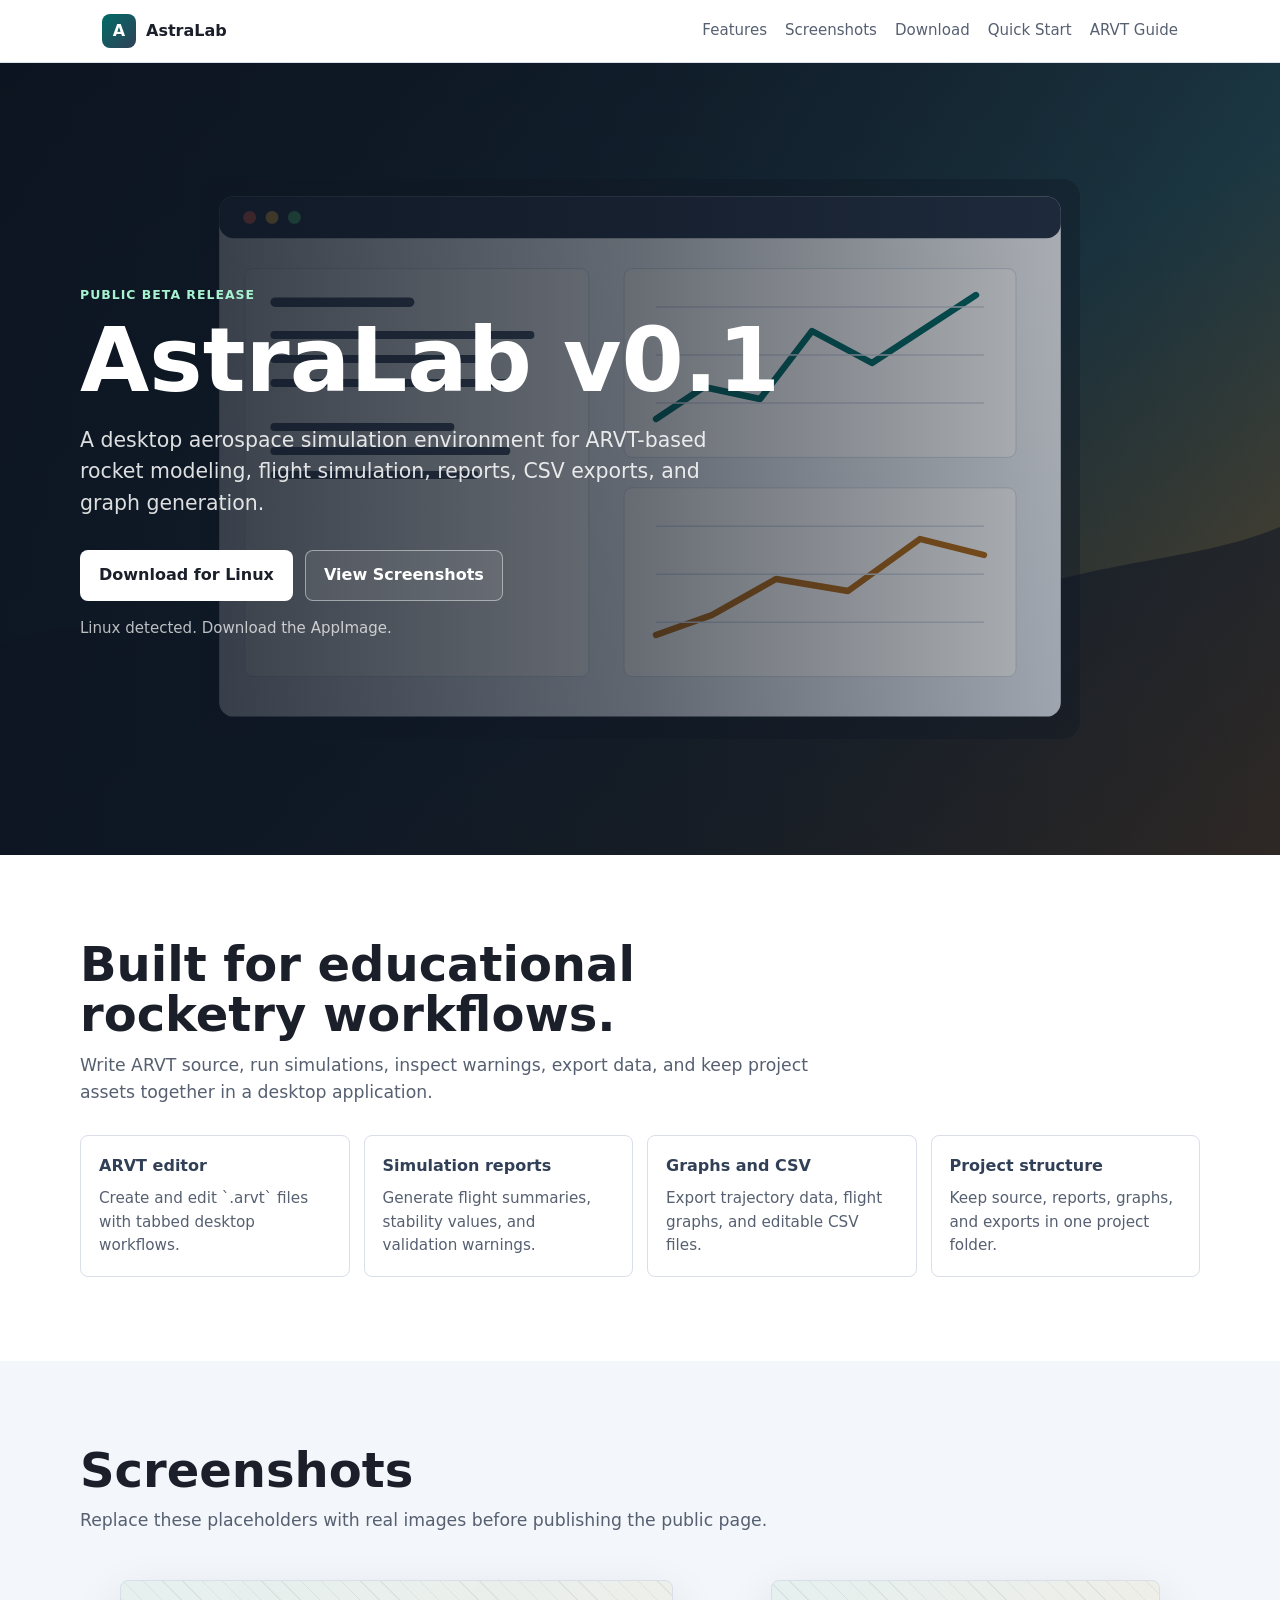
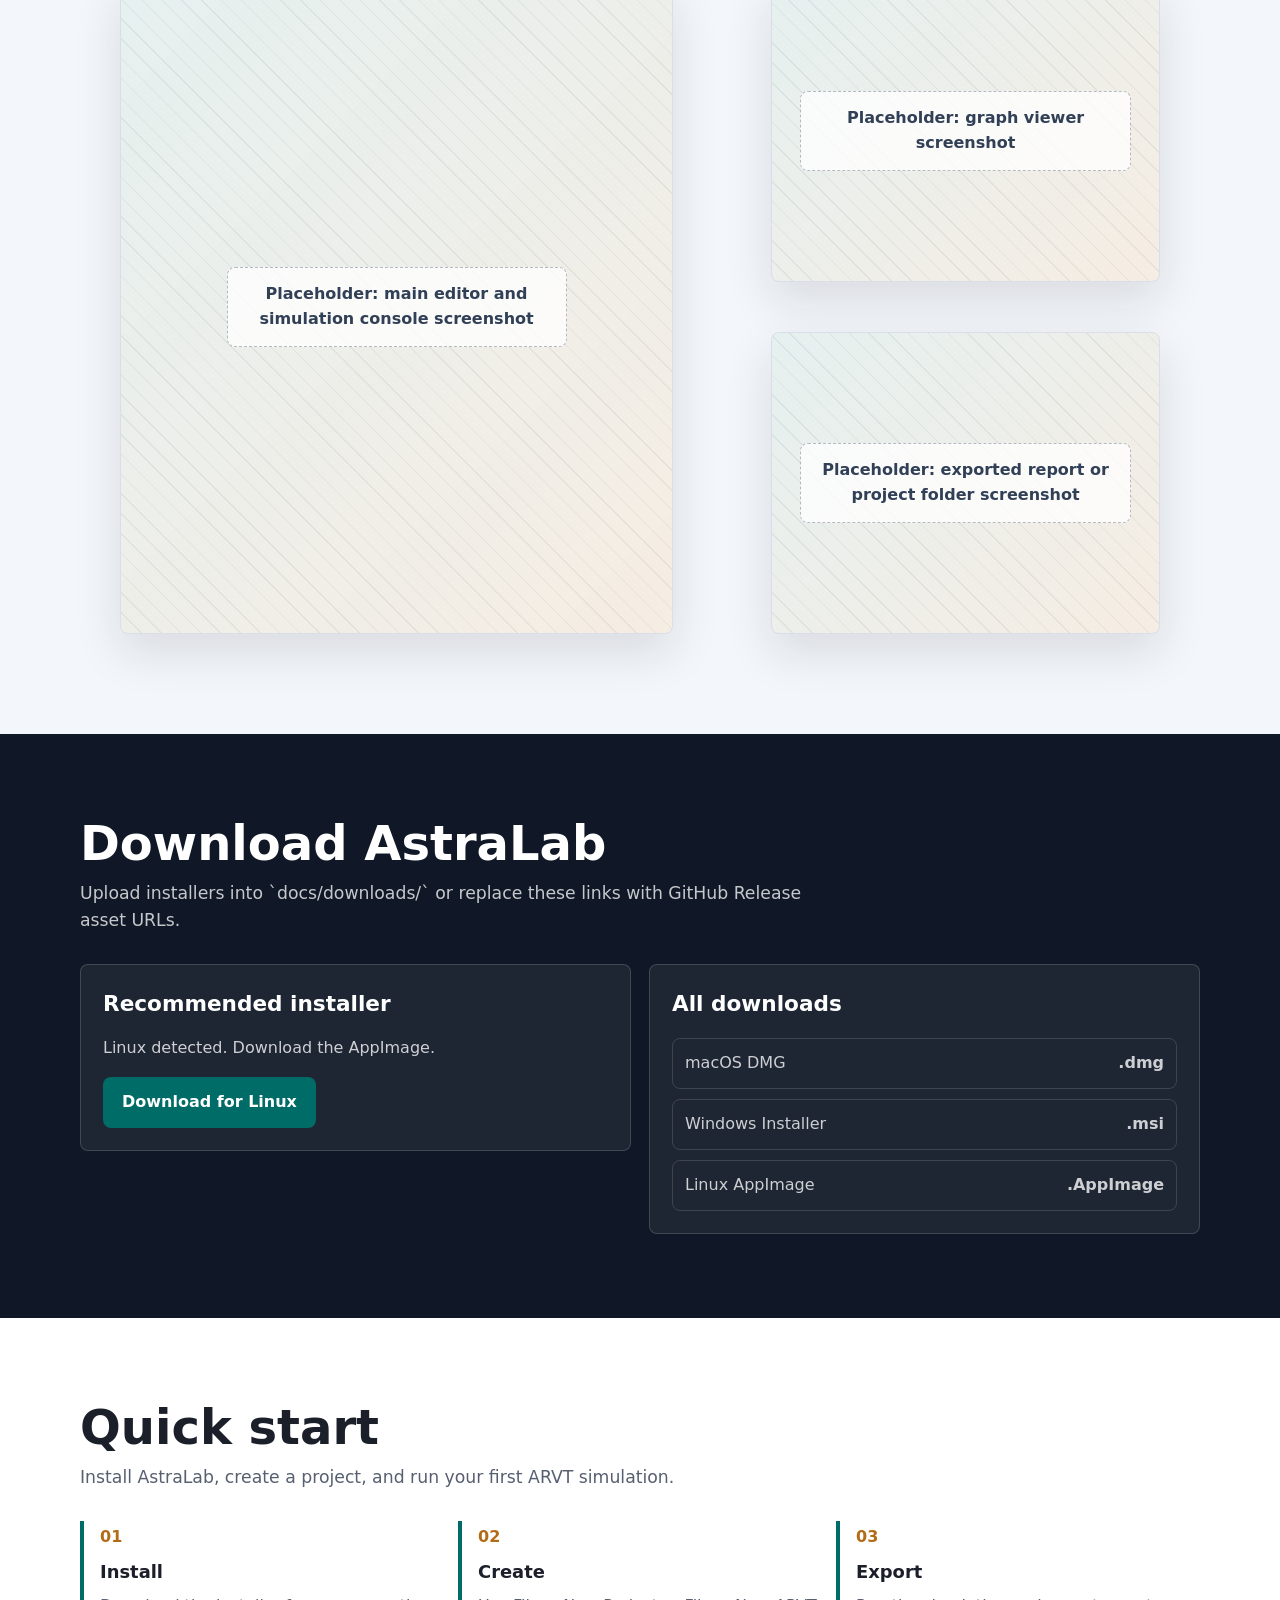
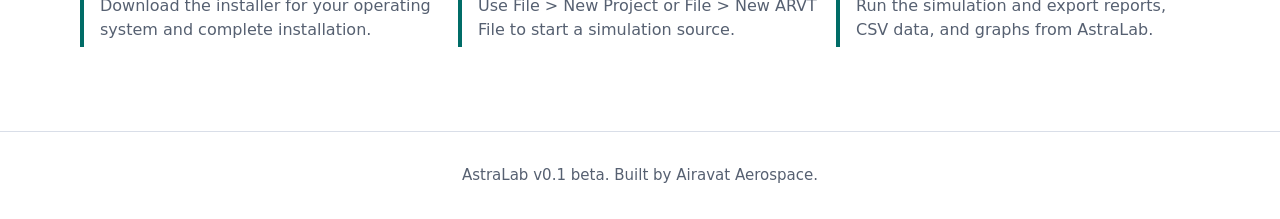
==== docs/index.html @ c8d45aff "Initial AstraLab (by The Airavat Initiative) application (Beta version)" ====
<!doctype html>
<html lang="en">
<head>
  <meta charset="utf-8">
  <meta name="viewport" content="width=device-width, initial-scale=1">
  <meta name="description" content="AstraLab is a JavaFX desktop aerospace simulation environment built around ARVT.">
  <title>AstraLab v0.1 | Aerospace Simulation Environment</title>
  <style>
    :root {
      color-scheme: light;
      --ink: #1b1f2a;
      --muted: #566071;
      --line: #d9dee8;
      --surface: #ffffff;
      --soft: #f3f6fa;
      --accent: #006c67;
      --accent-dark: #004d4a;
      --steel: #314057;
      --amber: #b46b18;
      --shadow: 0 18px 48px rgba(27, 31, 42, 0.12);
      font-family: Inter, ui-sans-serif, system-ui, -apple-system, BlinkMacSystemFont, "Segoe UI", sans-serif;
    }

    * {
      box-sizing: border-box;
    }

    body {
      margin: 0;
      color: var(--ink);
      background: var(--surface);
      line-height: 1.55;
    }

    a {
      color: inherit;
    }

    .site-header {
      position: sticky;
      top: 0;
      z-index: 5;
      border-bottom: 1px solid rgba(217, 222, 232, 0.9);
      background: rgba(255, 255, 255, 0.92);
      backdrop-filter: blur(14px);
    }

    .nav {
      max-width: 1120px;
      margin: 0 auto;
      padding: 14px 22px;
      display: flex;
      align-items: center;
      justify-content: space-between;
      gap: 24px;
    }

    .brand {
      display: flex;
      align-items: center;
      gap: 10px;
      text-decoration: none;
      font-weight: 800;
      letter-spacing: 0;
    }

    .brand-mark {
      width: 34px;
      height: 34px;
      border-radius: 8px;
      display: grid;
      place-items: center;
      color: #fff;
      background: linear-gradient(135deg, var(--accent), var(--steel));
      font-weight: 900;
    }

    .nav-links {
      display: flex;
      align-items: center;
      gap: 18px;
      font-size: 0.94rem;
      color: var(--muted);
    }

    .nav-links a {
      text-decoration: none;
    }

    .nav-links a:hover {
      color: var(--ink);
    }

    .hero {
      min-height: 88vh;
      display: grid;
      align-items: center;
      background:
        linear-gradient(90deg, rgba(12, 20, 32, 0.9), rgba(12, 20, 32, 0.62), rgba(12, 20, 32, 0.18)),
        url("assets/screenshots/hero-placeholder.svg");
      background-color: #111827;
      background-position: center;
      background-size: cover;
      color: #fff;
    }

    .hero-inner,
    .section-inner {
      width: min(1120px, calc(100% - 44px));
      margin: 0 auto;
    }

    .hero-content {
      max-width: 720px;
      padding: 94px 0 72px;
    }

    .eyebrow {
      color: #a7f3d0;
      font-weight: 800;
      text-transform: uppercase;
      letter-spacing: 0.08em;
      font-size: 0.78rem;
      margin: 0 0 14px;
    }

    h1 {
      margin: 0;
      font-size: clamp(2.7rem, 7vw, 5.7rem);
      line-height: 0.94;
      letter-spacing: 0;
    }

    .hero-copy {
      max-width: 640px;
      margin: 22px 0 30px;
      font-size: clamp(1.05rem, 2vw, 1.28rem);
      color: rgba(255, 255, 255, 0.86);
    }

    .actions {
      display: flex;
      flex-wrap: wrap;
      gap: 12px;
      align-items: center;
    }

    .button {
      min-height: 46px;
      display: inline-flex;
      align-items: center;
      justify-content: center;
      gap: 10px;
      border: 1px solid transparent;
      border-radius: 8px;
      padding: 12px 18px;
      font-weight: 800;
      text-decoration: none;
      cursor: pointer;
    }

    .button.primary {
      background: #ffffff;
      color: var(--ink);
    }

    .button.secondary {
      border-color: rgba(255, 255, 255, 0.45);
      color: #ffffff;
      background: rgba(255, 255, 255, 0.08);
    }

    .button.dark {
      color: #ffffff;
      background: var(--accent);
    }

    .button.dark:hover {
      background: var(--accent-dark);
    }

    .release-note {
      margin-top: 16px;
      color: rgba(255, 255, 255, 0.72);
      font-size: 0.94rem;
    }

    section {
      padding: 84px 0;
    }

    .intro {
      background: var(--surface);
    }

    .section-heading {
      max-width: 760px;
      margin-bottom: 30px;
    }

    h2 {
      margin: 0 0 12px;
      font-size: clamp(2rem, 4vw, 3rem);
      line-height: 1.05;
      letter-spacing: 0;
    }

    .section-heading p {
      margin: 0;
      color: var(--muted);
      font-size: 1.08rem;
    }

    .feature-grid {
      display: grid;
      grid-template-columns: repeat(4, 1fr);
      gap: 14px;
    }

    .feature {
      border: 1px solid var(--line);
      border-radius: 8px;
      padding: 18px;
      background: var(--surface);
    }

    .feature strong {
      display: block;
      margin-bottom: 8px;
      color: var(--steel);
    }

    .feature p {
      margin: 0;
      color: var(--muted);
      font-size: 0.95rem;
    }

    .screenshots {
      background: var(--soft);
    }

    .screenshot-grid {
      display: grid;
      grid-template-columns: 1.35fr 1fr;
      gap: 18px;
      align-items: stretch;
    }

    .screenshot-frame {
      min-height: 300px;
      border: 1px solid var(--line);
      border-radius: 8px;
      background: #ffffff;
      box-shadow: var(--shadow);
      overflow: hidden;
    }

    .screenshot-frame.large {
      min-height: 520px;
    }

    .screenshot-placeholder {
      height: 100%;
      min-height: inherit;
      display: grid;
      place-items: center;
      padding: 28px;
      color: var(--muted);
      text-align: center;
      background:
        linear-gradient(135deg, rgba(0, 108, 103, 0.10), rgba(180, 107, 24, 0.12)),
        repeating-linear-gradient(45deg, rgba(49, 64, 87, 0.08) 0 1px, transparent 1px 14px);
    }

    .screenshot-placeholder span {
      display: block;
      max-width: 340px;
      padding: 14px 16px;
      border-radius: 8px;
      border: 1px dashed rgba(49, 64, 87, 0.35);
      background: rgba(255, 255, 255, 0.76);
      font-weight: 800;
      color: var(--steel);
    }

    .side-stack {
      display: grid;
      gap: 18px;
    }

    .download {
      background: #101827;
      color: #ffffff;
    }

    .download .section-heading p {
      color: rgba(255, 255, 255, 0.76);
    }

    .download-panel {
      display: grid;
      grid-template-columns: 1fr 1fr;
      gap: 18px;
      align-items: start;
    }

    .download-box {
      border-radius: 8px;
      border: 1px solid rgba(255, 255, 255, 0.16);
      background: rgba(255, 255, 255, 0.06);
      padding: 22px;
    }

    .download-box h3 {
      margin: 0 0 10px;
      font-size: 1.35rem;
    }

    .download-box p,
    .download-list {
      color: rgba(255, 255, 255, 0.78);
    }

    .download-list {
      display: grid;
      gap: 10px;
      margin-top: 18px;
    }

    .download-row {
      display: flex;
      align-items: center;
      justify-content: space-between;
      gap: 12px;
      padding: 12px;
      border: 1px solid rgba(255, 255, 255, 0.14);
      border-radius: 8px;
      text-decoration: none;
    }

    .download-row:hover {
      background: rgba(255, 255, 255, 0.08);
    }

    .quickstart {
      background: var(--surface);
    }

    .steps {
      display: grid;
      grid-template-columns: repeat(3, 1fr);
      gap: 14px;
      counter-reset: steps;
    }

    .step {
      counter-increment: steps;
      border-left: 4px solid var(--accent);
      padding: 4px 0 4px 16px;
    }

    .step::before {
      content: counter(steps, decimal-leading-zero);
      display: block;
      margin-bottom: 8px;
      color: var(--amber);
      font-weight: 900;
    }

    .step h3 {
      margin: 0 0 8px;
      font-size: 1.12rem;
    }

    .step p {
      margin: 0;
      color: var(--muted);
    }

    .footer {
      padding: 32px 22px;
      border-top: 1px solid var(--line);
      color: var(--muted);
      text-align: center;
      font-size: 0.94rem;
    }

    @media (max-width: 860px) {
      .nav {
        align-items: flex-start;
        flex-direction: column;
      }

      .nav-links {
        flex-wrap: wrap;
      }

      .hero {
        min-height: 82vh;
        background:
          linear-gradient(180deg, rgba(12, 20, 32, 0.9), rgba(12, 20, 32, 0.68)),
          url("assets/screenshots/hero-placeholder.svg");
      }

      .feature-grid,
      .screenshot-grid,
      .download-panel,
      .steps {
        grid-template-columns: 1fr;
      }

      .screenshot-frame.large {
        min-height: 360px;
      }
    }
  </style>
</head>
<body>
  <header class="site-header">
    <nav class="nav" aria-label="Main navigation">
      <a class="brand" href="#top" aria-label="AstraLab home">
        <span class="brand-mark">A</span>
        <span>AstraLab</span>
      </a>
      <div class="nav-links">
        <a href="#features">Features</a>
        <a href="#screenshots">Screenshots</a>
        <a href="#download">Download</a>
        <a href="QuickStart.html">Quick Start</a>
        <a href="ARVT_Guide.html">ARVT Guide</a>
      </div>
    </nav>
  </header>

  <main id="top">
    <section class="hero" aria-label="AstraLab overview">
      <div class="hero-inner">
        <div class="hero-content">
          <p class="eyebrow">Public beta release</p>
          <h1>AstraLab v0.1</h1>
          <p class="hero-copy">
            A desktop aerospace simulation environment for ARVT-based rocket modeling,
            flight simulation, reports, CSV exports, and graph generation.
          </p>
          <div class="actions">
            <a class="button primary" id="primaryDownload" href="#download" download>Download AstraLab</a>
            <a class="button secondary" href="#screenshots">View Screenshots</a>
          </div>
          <p class="release-note" id="detectedPlatform">Choose your installer below.</p>
        </div>
      </div>
    </section>

    <section class="intro" id="features">
      <div class="section-inner">
        <div class="section-heading">
          <h2>Built for educational rocketry workflows.</h2>
          <p>
            Write ARVT source, run simulations, inspect warnings, export data, and keep
            project assets together in a desktop application.
          </p>
        </div>
        <div class="feature-grid">
          <article class="feature">
            <strong>ARVT editor</strong>
            <p>Create and edit `.arvt` files with tabbed desktop workflows.</p>
          </article>
          <article class="feature">
            <strong>Simulation reports</strong>
            <p>Generate flight summaries, stability values, and validation warnings.</p>
          </article>
          <article class="feature">
            <strong>Graphs and CSV</strong>
            <p>Export trajectory data, flight graphs, and editable CSV files.</p>
          </article>
          <article class="feature">
            <strong>Project structure</strong>
            <p>Keep source, reports, graphs, and exports in one project folder.</p>
          </article>
        </div>
      </div>
    </section>

    <section class="screenshots" id="screenshots">
      <div class="section-inner">
        <div class="section-heading">
          <h2>Screenshots</h2>
          <p>Replace these placeholders with real images before publishing the public page.</p>
        </div>
        <div class="screenshot-grid">
          <figure class="screenshot-frame large">
            <div class="screenshot-placeholder">
              <span>Placeholder: main editor and simulation console screenshot</span>
            </div>
          </figure>
          <div class="side-stack">
            <figure class="screenshot-frame">
              <div class="screenshot-placeholder">
                <span>Placeholder: graph viewer screenshot</span>
              </div>
            </figure>
            <figure class="screenshot-frame">
              <div class="screenshot-placeholder">
                <span>Placeholder: exported report or project folder screenshot</span>
              </div>
            </figure>
          </div>
        </div>
      </div>
    </section>

    <section class="download" id="download">
      <div class="section-inner">
        <div class="section-heading">
          <h2>Download AstraLab</h2>
          <p>
            Upload installers into `docs/downloads/` or replace these links with GitHub
            Release asset URLs.
          </p>
        </div>
        <div class="download-panel">
          <article class="download-box">
            <h3>Recommended installer</h3>
            <p id="recommendedText">Select the installer for your operating system.</p>
            <a class="button dark" id="recommendedDownload" href="downloads/AstraLab-1.0.0.dmg" download>
              Download for macOS
            </a>
          </article>
          <article class="download-box">
            <h3>All downloads</h3>
            <div class="download-list">
              <a class="download-row" href="downloads/AstraLab-1.0.0.dmg" download>
                <span>macOS DMG</span>
                <strong>.dmg</strong>
              </a>
              <a class="download-row" href="https://github.com/Dhpla12/The-Airavat-Initiative-AstraLab/releases/latest/download/AstraLab-1.0.0.msi">
                <span>Windows Installer</span>
                <strong>.msi</strong>
              </a>
              <a class="download-row" href="https://github.com/Dhpla12/The-Airavat-Initiative-AstraLab/releases/latest/download/AstraLab-1.0.0.AppImage">
                <span>Linux AppImage</span>
                <strong>.AppImage</strong>
              </a>
            </div>
          </article>
        </div>
      </div>
    </section>

    <section class="quickstart">
      <div class="section-inner">
        <div class="section-heading">
          <h2>Quick start</h2>
          <p>Install AstraLab, create a project, and run your first ARVT simulation.</p>
        </div>
        <div class="steps">
          <article class="step">
            <h3>Install</h3>
            <p>Download the installer for your operating system and complete installation.</p>
          </article>
          <article class="step">
            <h3>Create</h3>
            <p>Use File > New Project or File > New ARVT File to start a simulation source.</p>
          </article>
          <article class="step">
            <h3>Export</h3>
            <p>Run the simulation and export reports, CSV data, and graphs from AstraLab.</p>
          </article>
        </div>
      </div>
    </section>
  </main>

  <footer class="footer">
    <span>AstraLab v0.1 beta. Built by Airavat Aerospace.</span>
  </footer>

  <script>
    const downloads = {
      mac: {
        label: "Download for macOS",
        href: "downloads/AstraLab-1.0.0.dmg",
        note: "macOS detected. Download the DMG installer."
      },
      windows: {
        label: "Download for Windows",
        href: "https://github.com/Dhpla12/The-Airavat-Initiative-AstraLab/releases/latest/download/AstraLab-1.0.0.msi",
        note: "Windows detected. Download the MSI installer."
      },
      linux: {
        label: "Download for Linux",
        href: "https://github.com/Dhpla12/The-Airavat-Initiative-AstraLab/releases/latest/download/AstraLab-1.0.0.AppImage",
        note: "Linux detected. Download the AppImage."
      }
    };

    function detectPlatform() {
      const platform = navigator.userAgentData?.platform || navigator.platform || navigator.userAgent;
      const value = platform.toLowerCase();
      if (value.includes("win")) return "windows";
      if (value.includes("mac")) return "mac";
      if (value.includes("linux")) return "linux";
      return "mac";
    }

    const selected = downloads[detectPlatform()];
    const primary = document.getElementById("primaryDownload");
    const recommended = document.getElementById("recommendedDownload");
    const recommendedText = document.getElementById("recommendedText");
    const detectedPlatform = document.getElementById("detectedPlatform");

    [primary, recommended].forEach((link) => {
      link.href = selected.href;
      link.textContent = selected.label;
      link.setAttribute("download", "");
    });

    recommendedText.textContent = selected.note;
    detectedPlatform.textContent = selected.note;
  </script>
</body>
</html>
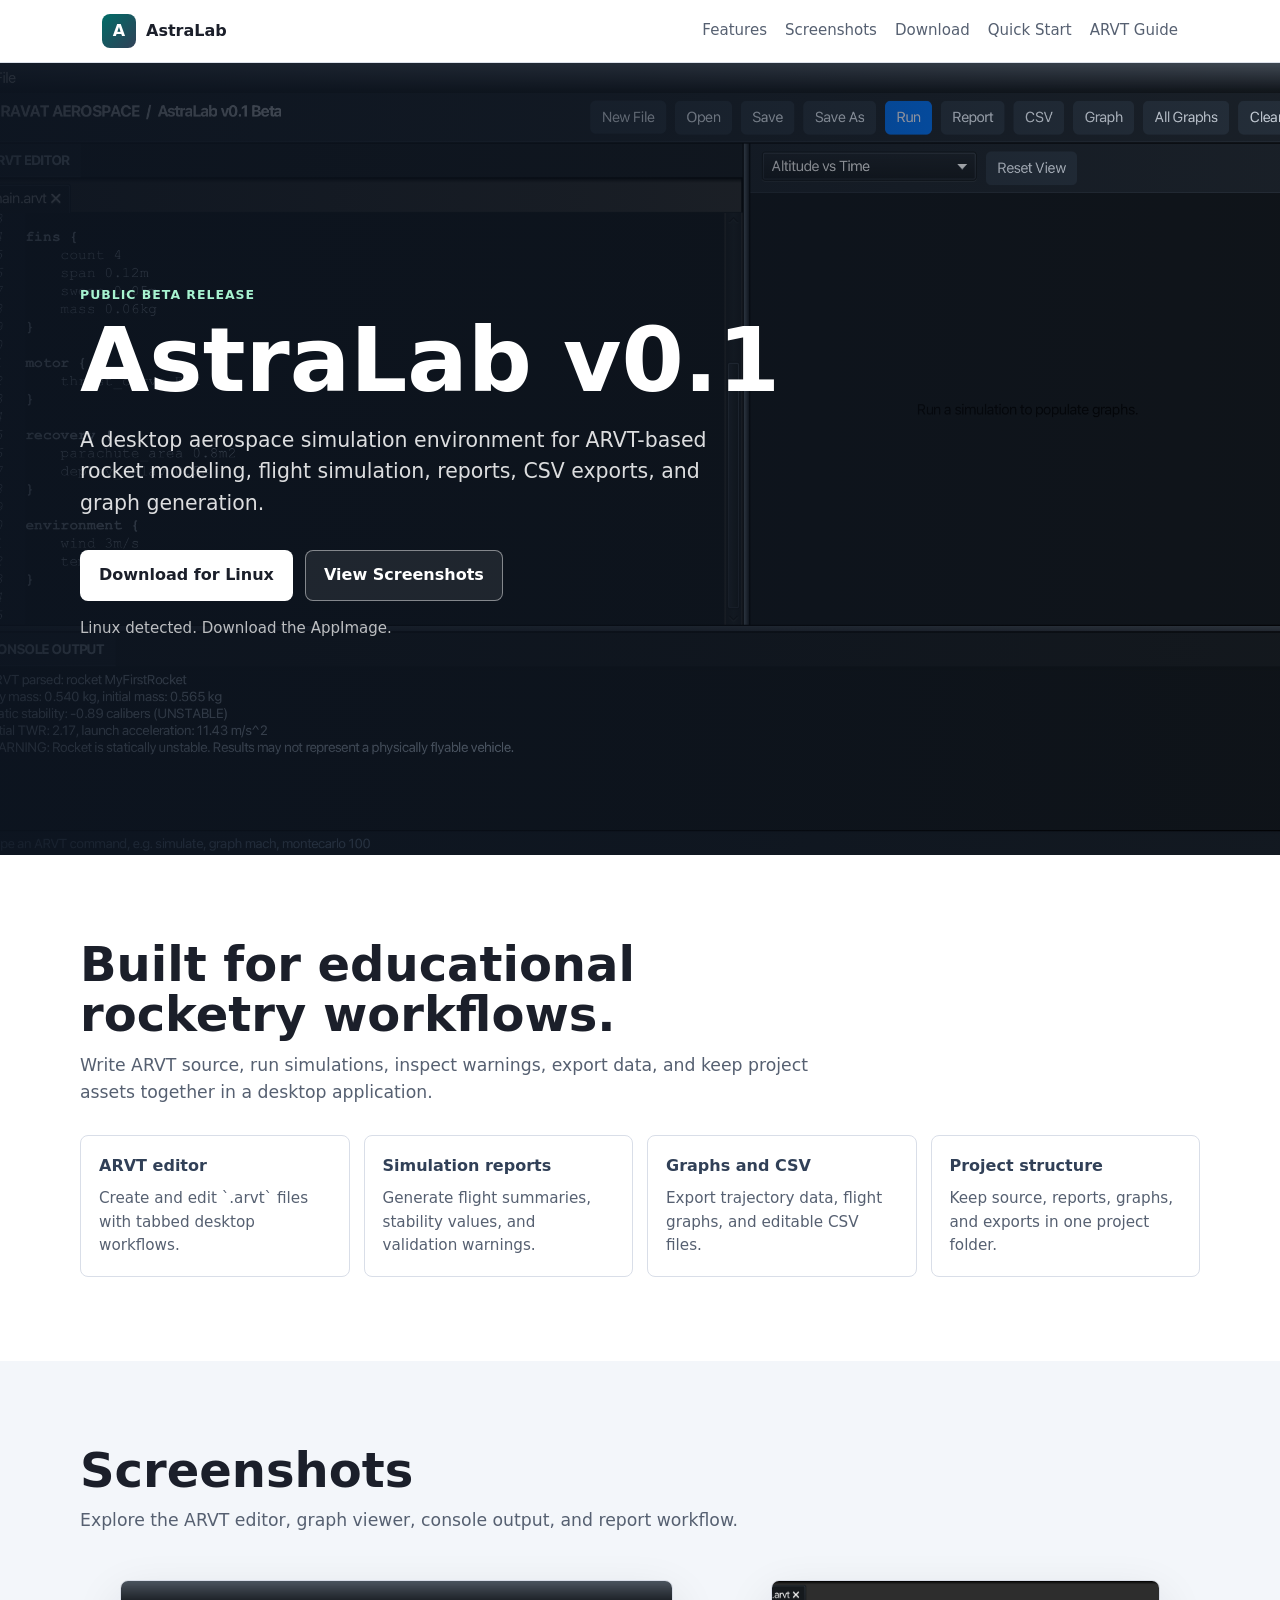
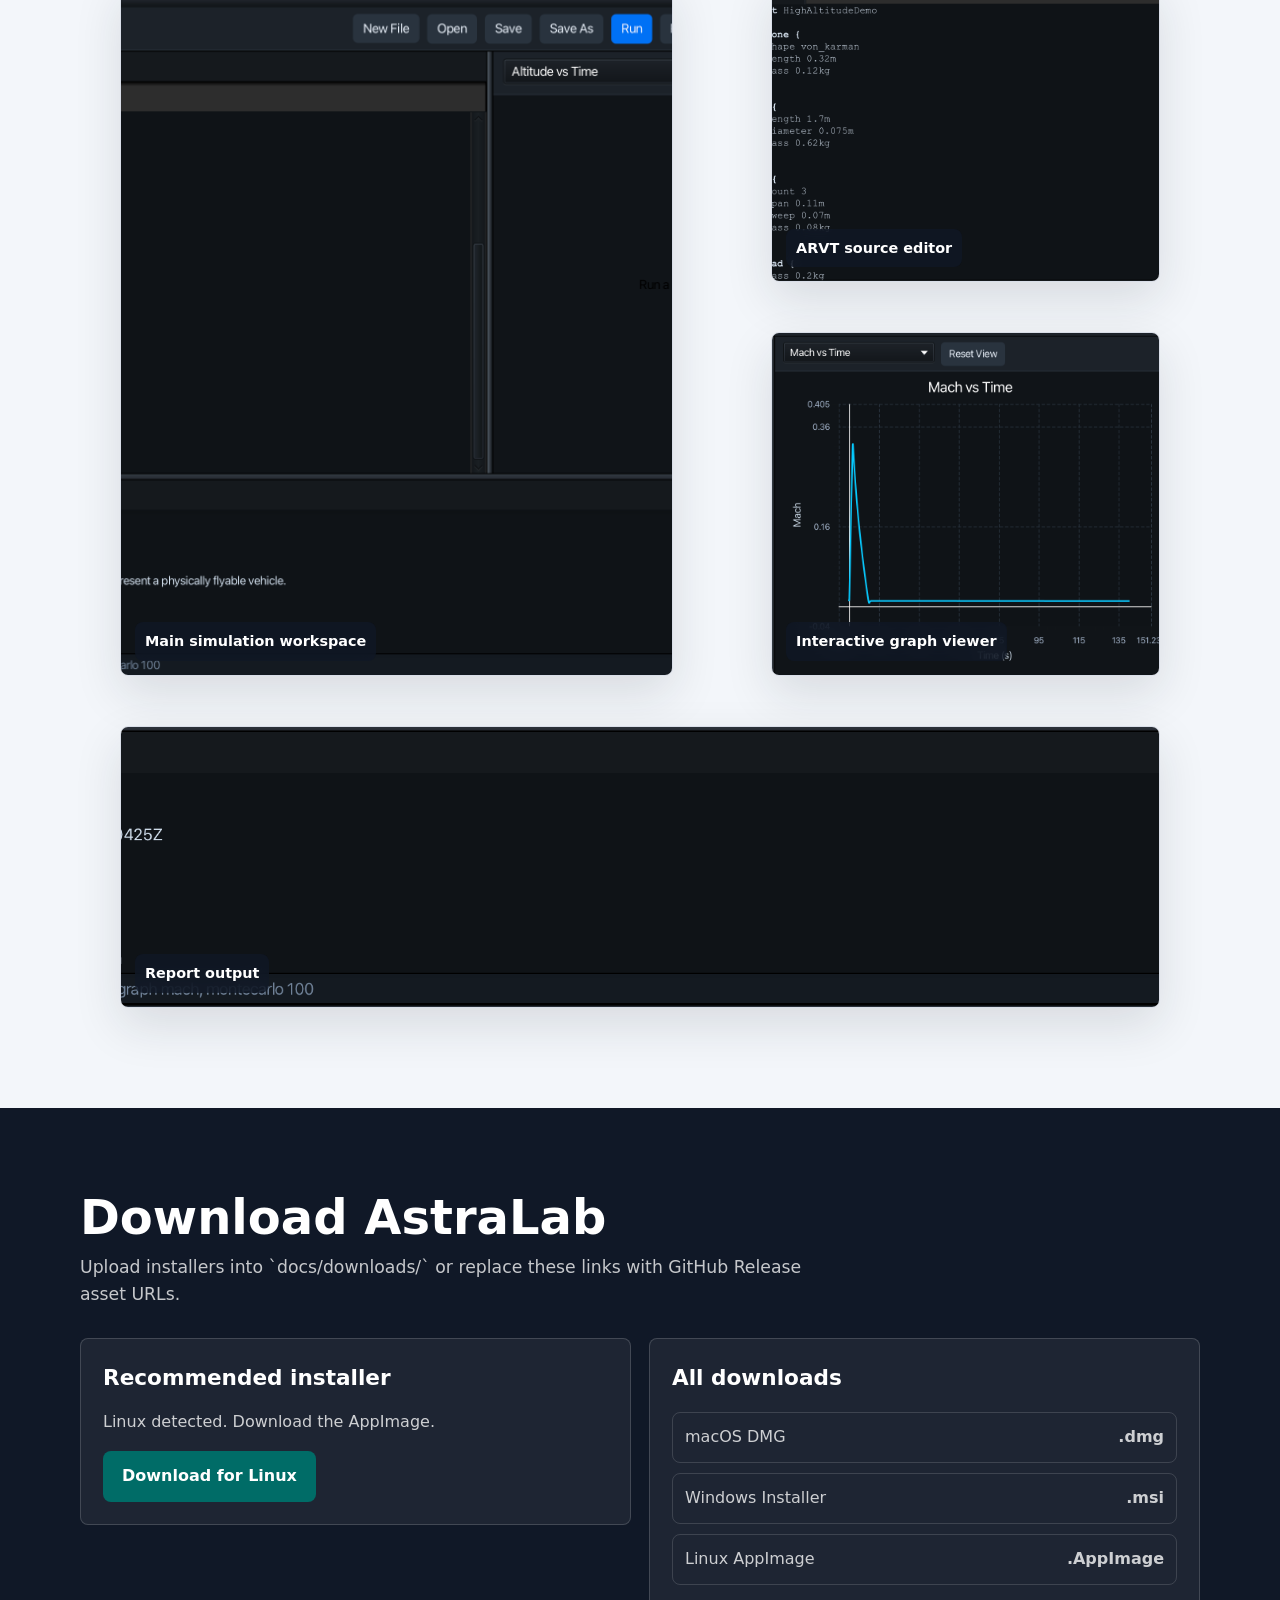
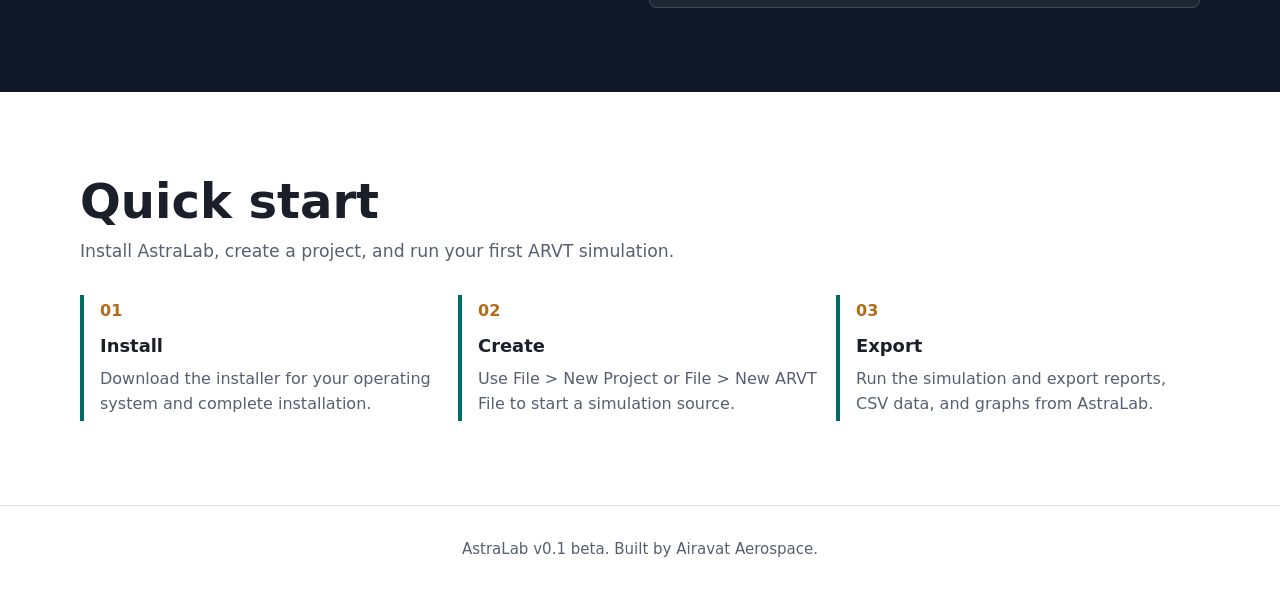
==== commit 1124cbf7: "Fix Linux installer workflow and add website screenshots" ====
--- a/docs/index.html
+++ b/docs/index.html
@@ -97,7 +97,7 @@
       align-items: center;
       background:
         linear-gradient(90deg, rgba(12, 20, 32, 0.9), rgba(12, 20, 32, 0.62), rgba(12, 20, 32, 0.18)),
-        url("assets/screenshots/hero-placeholder.svg");
+        url("assets/screenshots/app-overview.png");
       background-color: #111827;
       background-position: center;
       background-size: cover;
@@ -248,6 +248,7 @@
     }
 
     .screenshot-frame {
+      position: relative;
       min-height: 300px;
       border: 1px solid var(--line);
       border-radius: 8px;
@@ -260,28 +261,31 @@
       min-height: 520px;
     }
 
-    .screenshot-placeholder {
+    .screenshot-frame.wide {
+      grid-column: 1 / -1;
+      min-height: 280px;
+    }
+
+    .screenshot-frame img {
+      display: block;
+      width: 100%;
       height: 100%;
       min-height: inherit;
-      display: grid;
-      place-items: center;
-      padding: 28px;
-      color: var(--muted);
-      text-align: center;
-      background:
-        linear-gradient(135deg, rgba(0, 108, 103, 0.10), rgba(180, 107, 24, 0.12)),
-        repeating-linear-gradient(45deg, rgba(49, 64, 87, 0.08) 0 1px, transparent 1px 14px);
-    }
-
-    .screenshot-placeholder span {
-      display: block;
-      max-width: 340px;
-      padding: 14px 16px;
+      object-fit: cover;
+      object-position: center;
+    }
+
+    .screenshot-frame figcaption {
+      position: absolute;
+      left: 14px;
+      bottom: 14px;
+      padding: 8px 10px;
       border-radius: 8px;
-      border: 1px dashed rgba(49, 64, 87, 0.35);
-      background: rgba(255, 255, 255, 0.76);
+      color: #ffffff;
+      background: rgba(16, 24, 39, 0.76);
       font-weight: 800;
-      color: var(--steel);
+      font-size: 0.9rem;
+      backdrop-filter: blur(10px);
     }
 
     .side-stack {
@@ -400,7 +404,7 @@
         min-height: 82vh;
         background:
           linear-gradient(180deg, rgba(12, 20, 32, 0.9), rgba(12, 20, 32, 0.68)),
-          url("assets/screenshots/hero-placeholder.svg");
+          url("assets/screenshots/app-overview.png");
       }
 
       .feature-grid,
@@ -486,26 +490,27 @@
       <div class="section-inner">
         <div class="section-heading">
           <h2>Screenshots</h2>
-          <p>Replace these placeholders with real images before publishing the public page.</p>
+          <p>Explore the ARVT editor, graph viewer, console output, and report workflow.</p>
         </div>
         <div class="screenshot-grid">
           <figure class="screenshot-frame large">
-            <div class="screenshot-placeholder">
-              <span>Placeholder: main editor and simulation console screenshot</span>
-            </div>
+            <img src="assets/screenshots/app-overview.png" alt="AstraLab desktop interface with ARVT editor, graph panel, and console warnings.">
+            <figcaption>Main simulation workspace</figcaption>
           </figure>
           <div class="side-stack">
             <figure class="screenshot-frame">
-              <div class="screenshot-placeholder">
-                <span>Placeholder: graph viewer screenshot</span>
-              </div>
+              <img src="assets/screenshots/arvt-editor.png" alt="AstraLab ARVT editor showing a high altitude rocket source file.">
+              <figcaption>ARVT source editor</figcaption>
             </figure>
             <figure class="screenshot-frame">
-              <div class="screenshot-placeholder">
-                <span>Placeholder: exported report or project folder screenshot</span>
-              </div>
+              <img src="assets/screenshots/graph-viewer.png" alt="AstraLab graph viewer showing Mach versus time.">
+              <figcaption>Interactive graph viewer</figcaption>
             </figure>
           </div>
+          <figure class="screenshot-frame wide">
+            <img src="assets/screenshots/report-output.png" alt="AstraLab console report output with apogee, velocity, acceleration, Mach number, and dynamic pressure.">
+            <figcaption>Report output</figcaption>
+          </figure>
         </div>
       </div>
     </section>
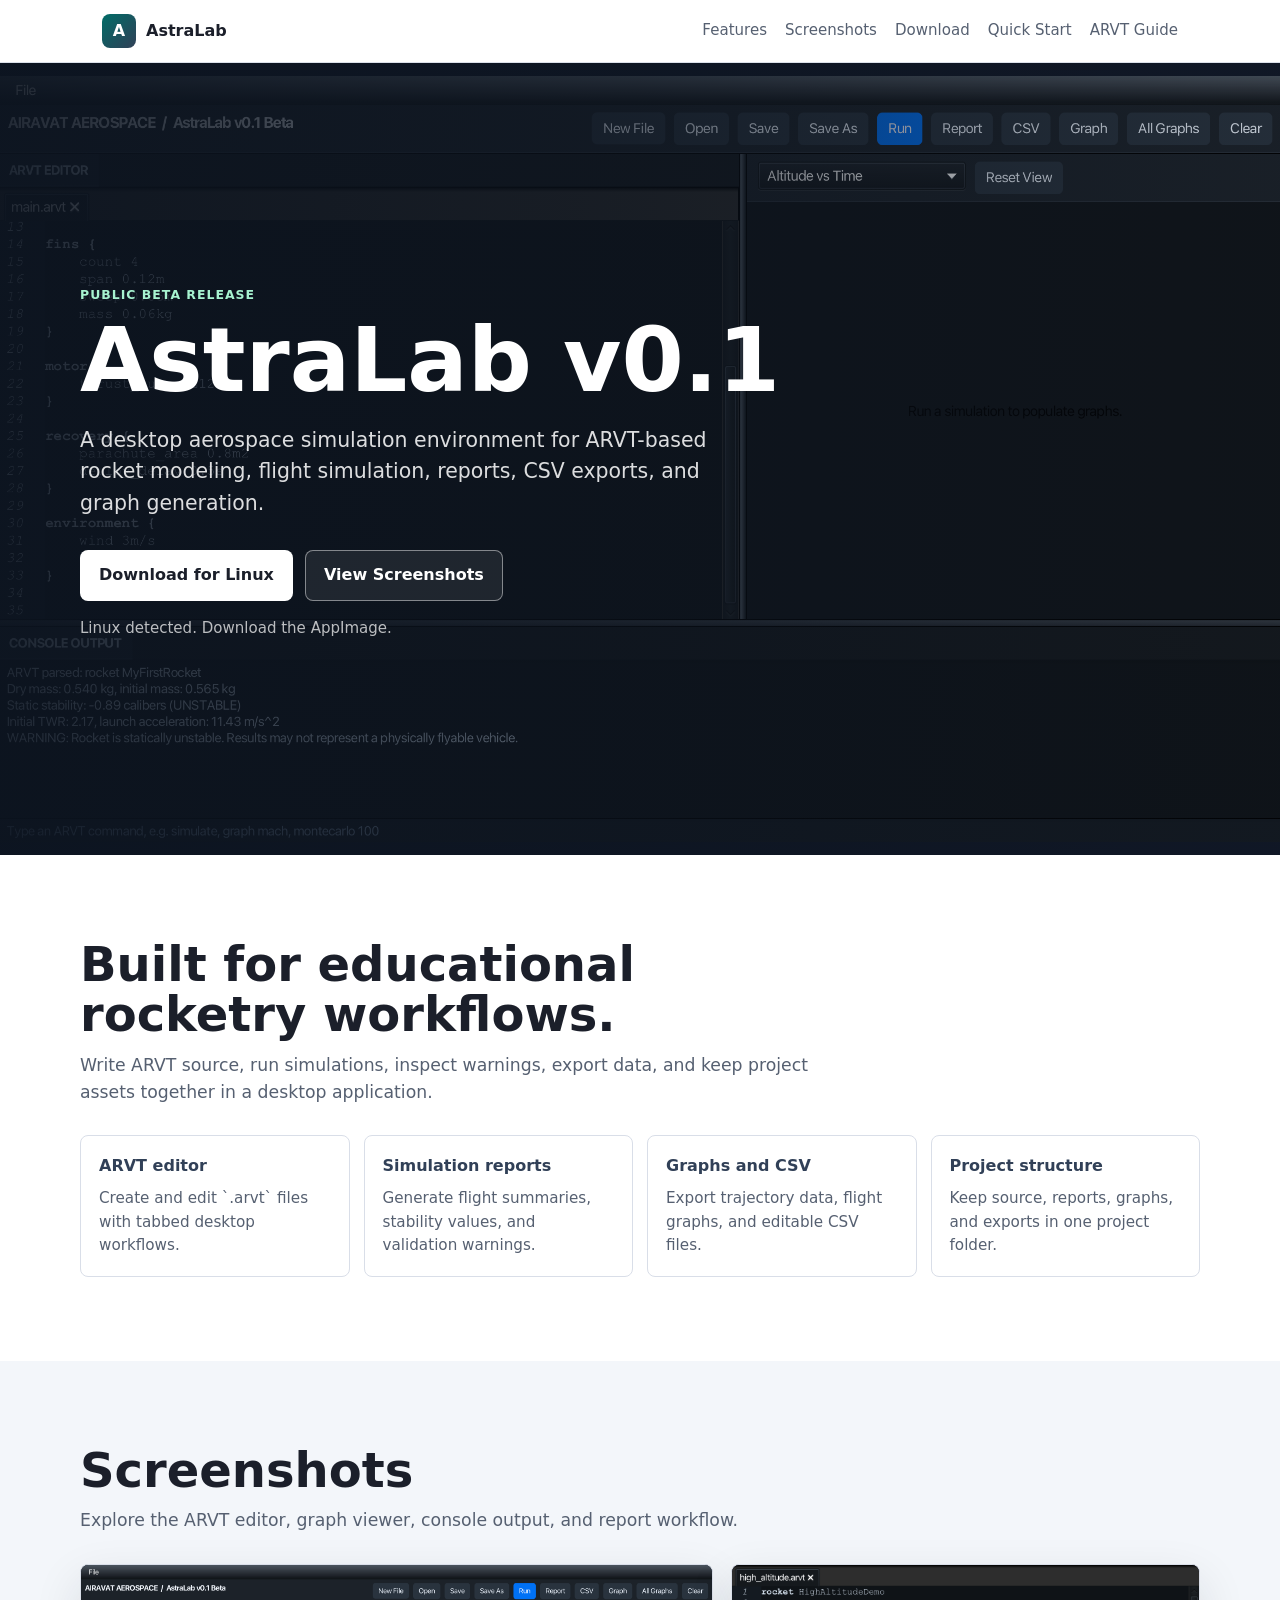
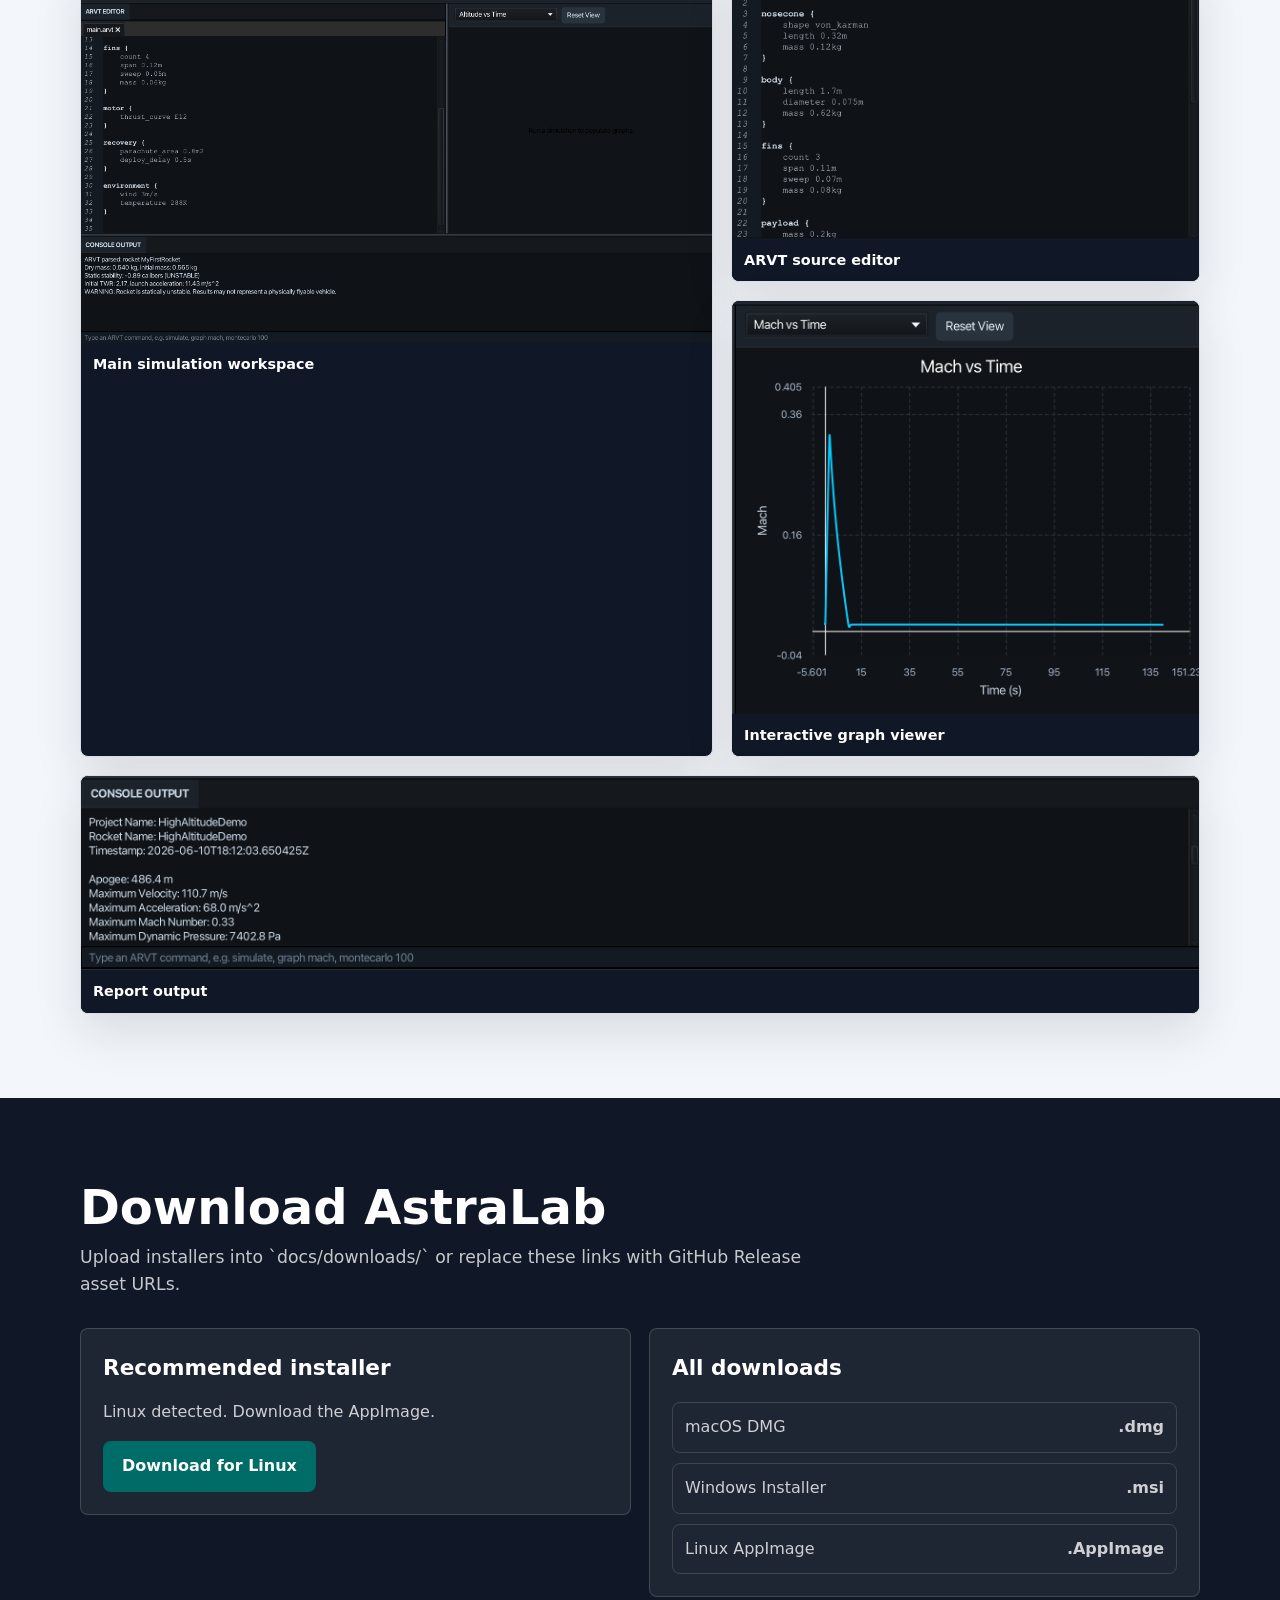
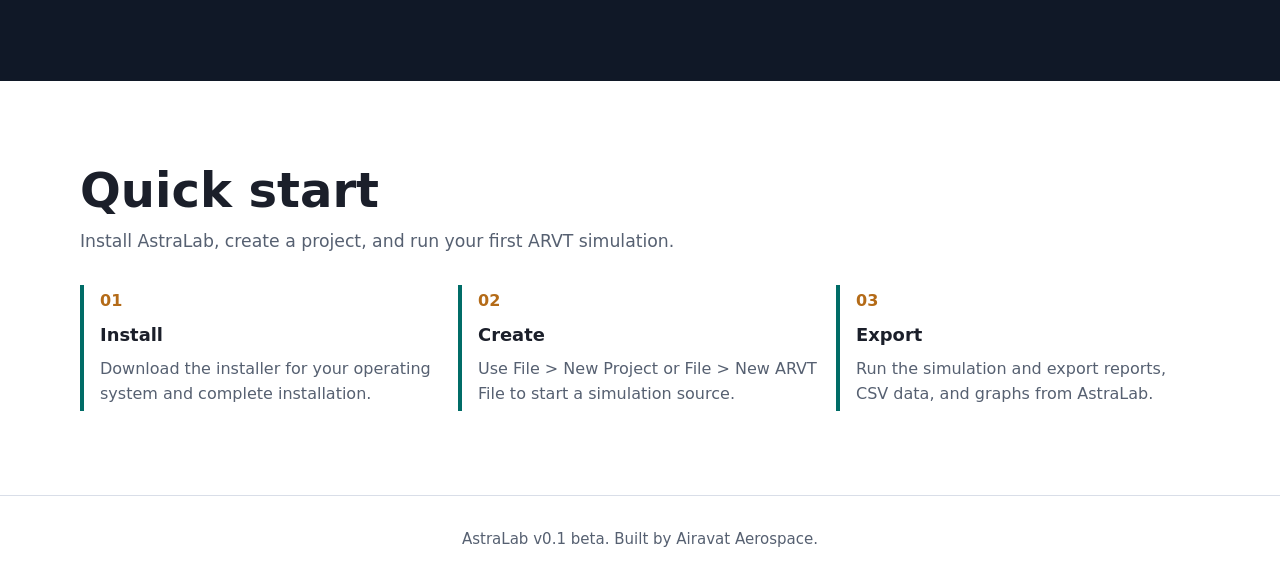
==== commit 9d50dad7: "Fix website screenshots and PDF docs links" ====
--- a/docs/index.html
+++ b/docs/index.html
@@ -99,8 +99,9 @@
         linear-gradient(90deg, rgba(12, 20, 32, 0.9), rgba(12, 20, 32, 0.62), rgba(12, 20, 32, 0.18)),
         url("assets/screenshots/app-overview.png");
       background-color: #111827;
-      background-position: center;
-      background-size: cover;
+      background-position: center, right center;
+      background-repeat: no-repeat;
+      background-size: cover, contain;
       color: #fff;
     }
 
@@ -249,43 +250,32 @@
 
     .screenshot-frame {
       position: relative;
-      min-height: 300px;
+      margin: 0;
       border: 1px solid var(--line);
       border-radius: 8px;
-      background: #ffffff;
+      background: #101827;
       box-shadow: var(--shadow);
       overflow: hidden;
     }
 
-    .screenshot-frame.large {
-      min-height: 520px;
-    }
-
     .screenshot-frame.wide {
       grid-column: 1 / -1;
-      min-height: 280px;
     }
 
     .screenshot-frame img {
       display: block;
       width: 100%;
-      height: 100%;
-      min-height: inherit;
-      object-fit: cover;
+      height: auto;
+      object-fit: contain;
       object-position: center;
     }
 
     .screenshot-frame figcaption {
-      position: absolute;
-      left: 14px;
-      bottom: 14px;
-      padding: 8px 10px;
-      border-radius: 8px;
+      padding: 10px 12px;
       color: #ffffff;
-      background: rgba(16, 24, 39, 0.76);
+      background: #101827;
       font-weight: 800;
       font-size: 0.9rem;
-      backdrop-filter: blur(10px);
     }
 
     .side-stack {
@@ -405,6 +395,9 @@
         background:
           linear-gradient(180deg, rgba(12, 20, 32, 0.9), rgba(12, 20, 32, 0.68)),
           url("assets/screenshots/app-overview.png");
+        background-repeat: no-repeat;
+        background-position: center, center bottom;
+        background-size: cover, contain;
       }
 
       .feature-grid,
@@ -414,9 +407,6 @@
         grid-template-columns: 1fr;
       }
 
-      .screenshot-frame.large {
-        min-height: 360px;
-      }
     }
   </style>
 </head>
@@ -431,8 +421,8 @@
         <a href="#features">Features</a>
         <a href="#screenshots">Screenshots</a>
         <a href="#download">Download</a>
-        <a href="QuickStart.html">Quick Start</a>
-        <a href="ARVT_Guide.html">ARVT Guide</a>
+        <a href="QuickStart.pdf" target="_blank" rel="noopener" type="application/pdf">Quick Start</a>
+        <a href="ARVT_Guide.pdf" target="_blank" rel="noopener" type="application/pdf">ARVT Guide</a>
       </div>
     </nav>
   </header>
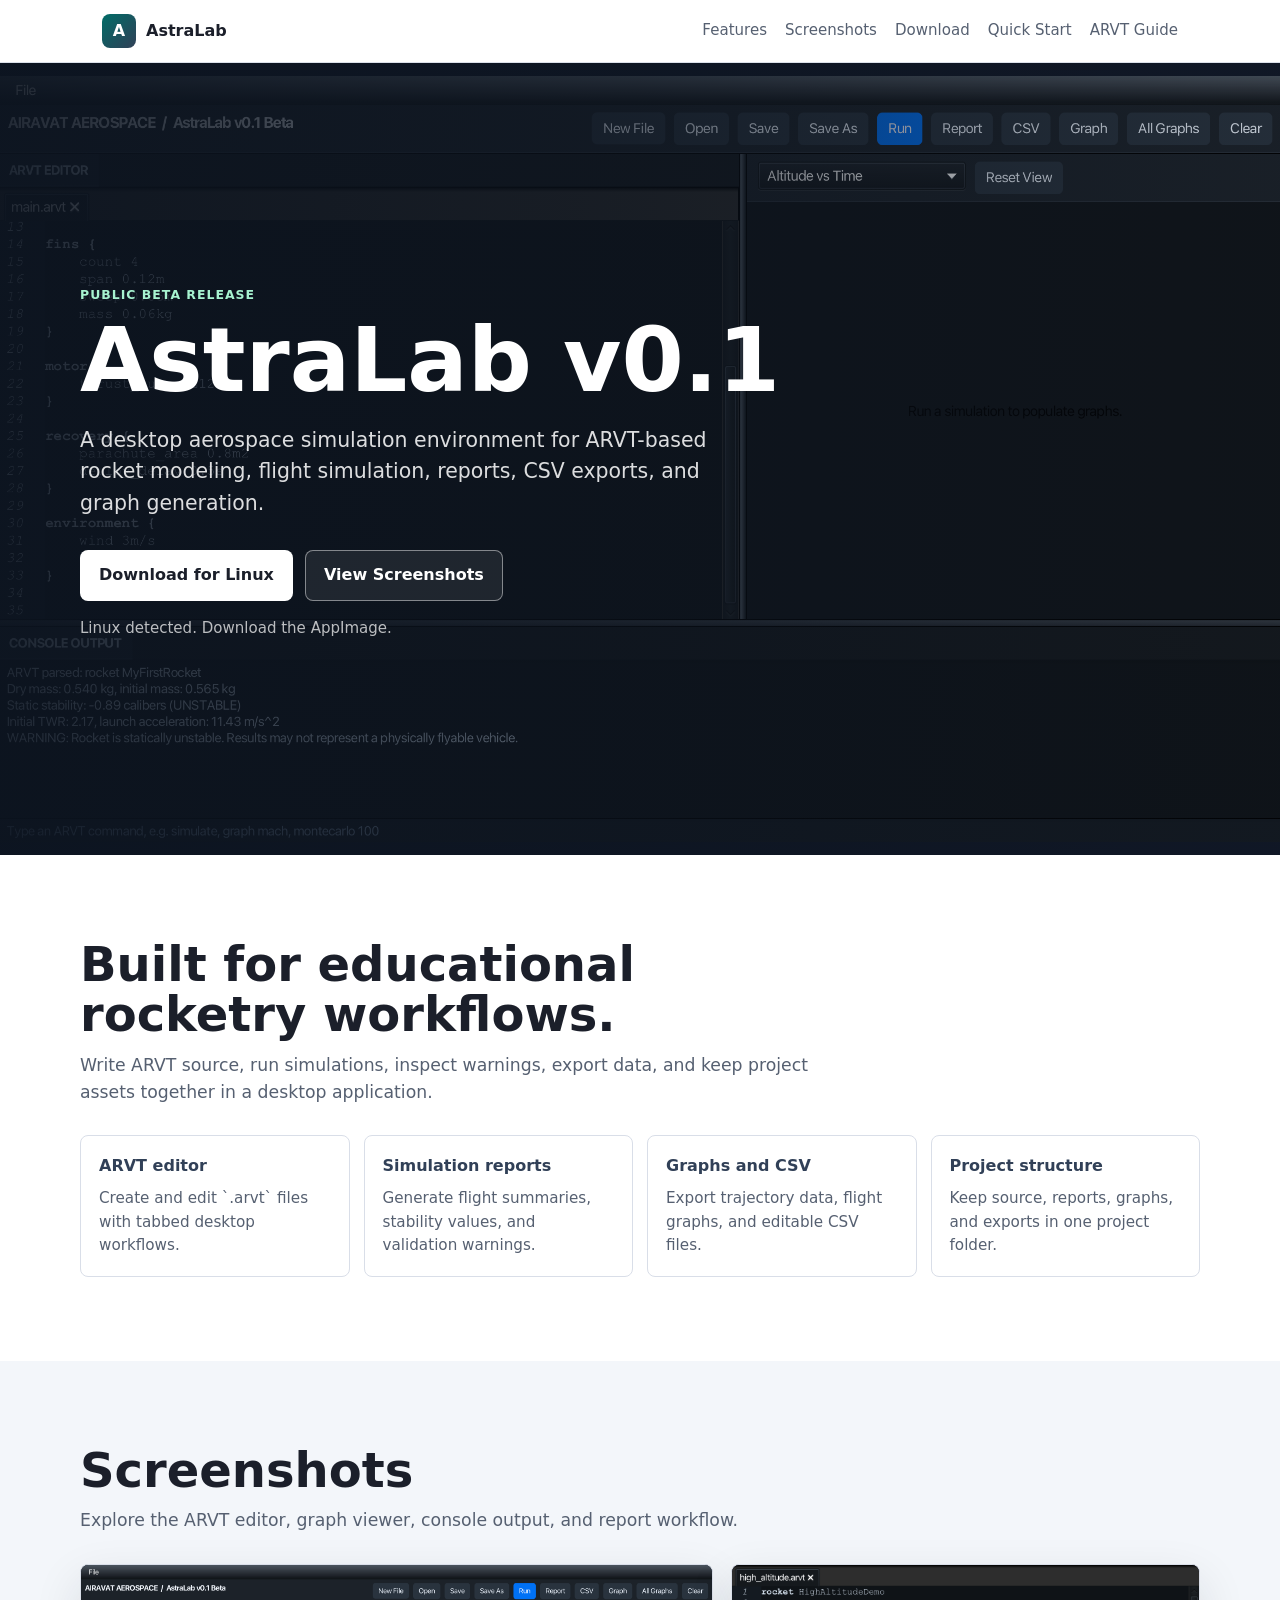
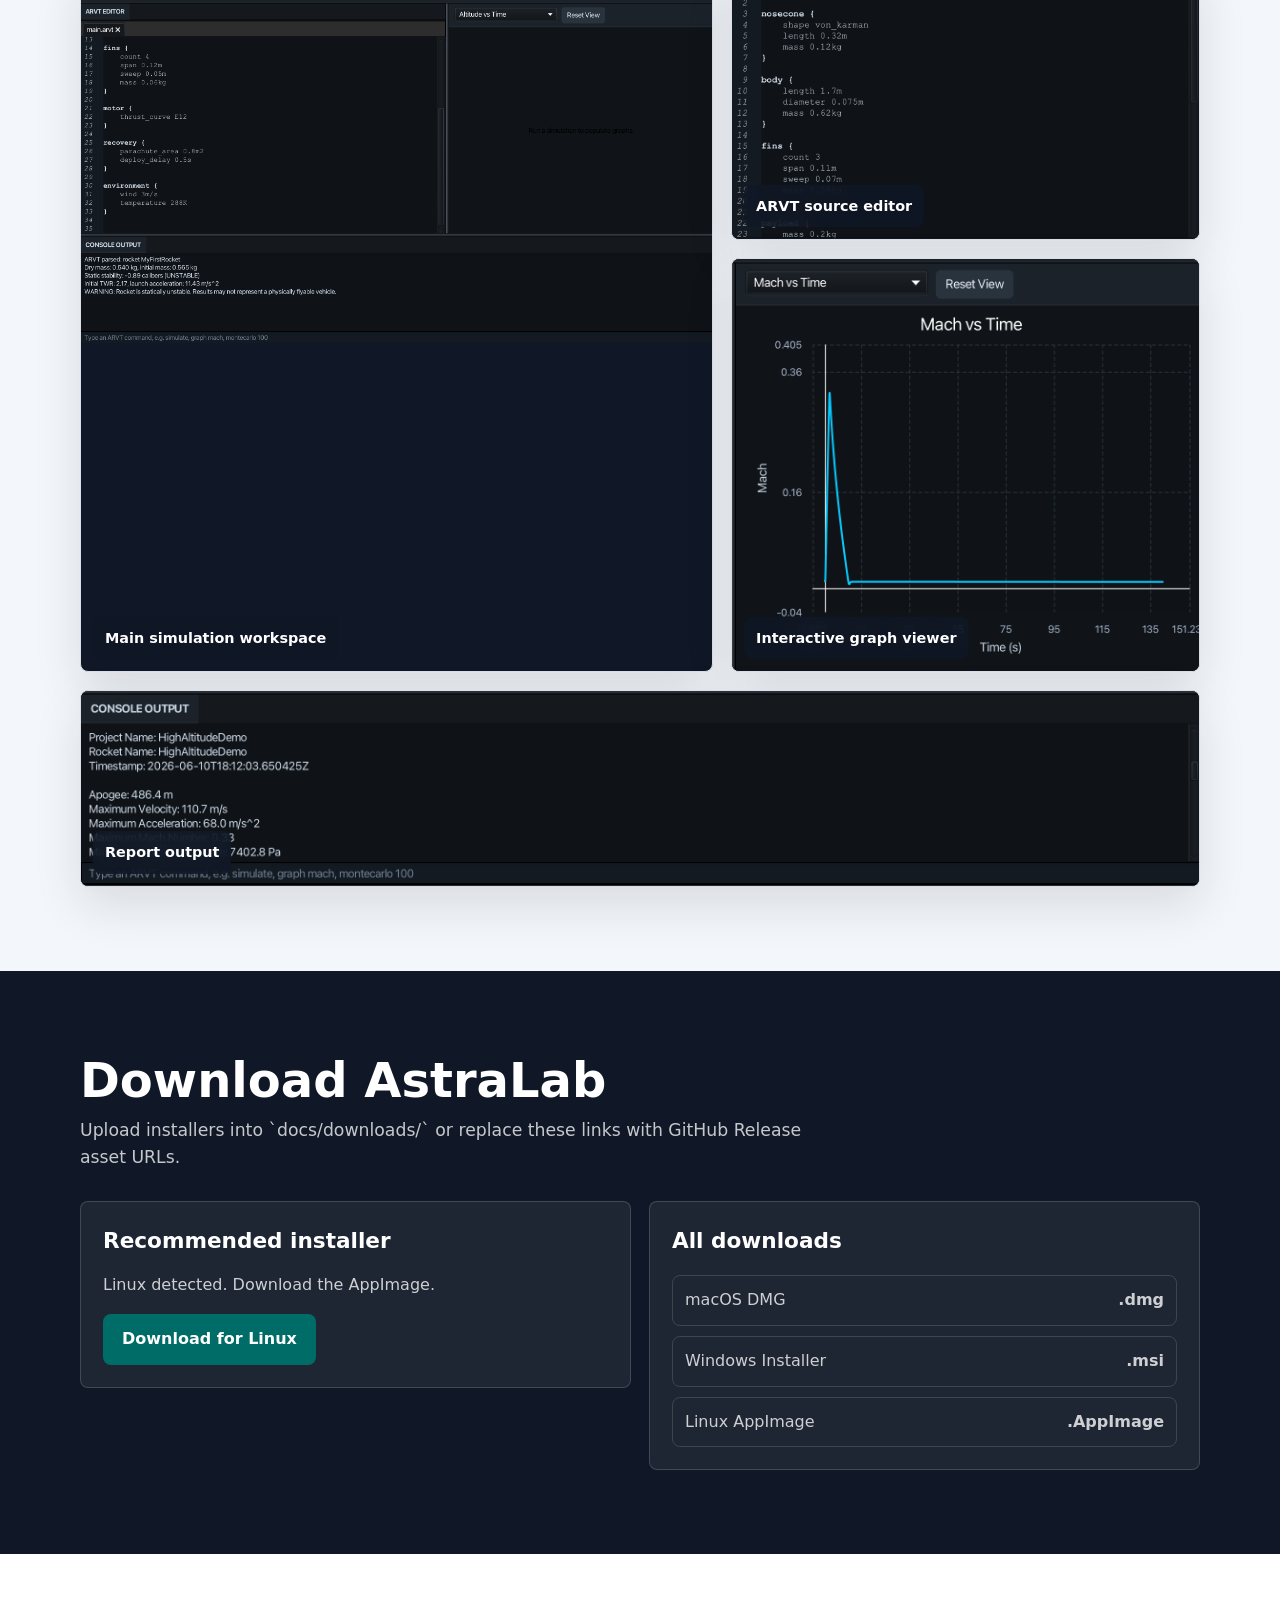
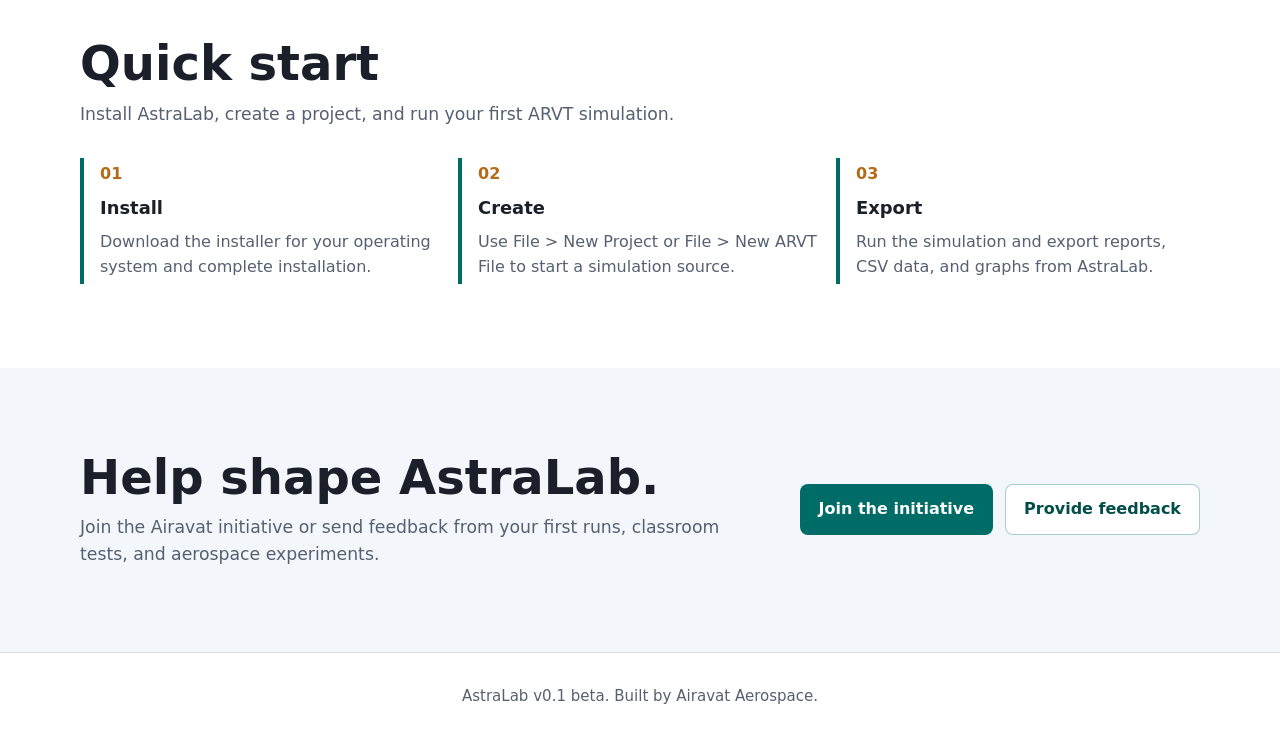
==== commit a894a415: "Update website root page and community links" ====
--- a/docs/index.html
+++ b/docs/index.html
@@ -271,11 +271,16 @@
     }
 
     .screenshot-frame figcaption {
+      position: absolute;
+      left: 12px;
+      bottom: 12px;
       padding: 10px 12px;
+      border-radius: 8px;
       color: #ffffff;
-      background: #101827;
+      background: rgba(16, 24, 39, 0.82);
       font-weight: 800;
       font-size: 0.9rem;
+      backdrop-filter: blur(10px);
     }
 
     .side-stack {
@@ -339,6 +344,37 @@
 
     .quickstart {
       background: var(--surface);
+    }
+
+    .community {
+      background: var(--soft);
+    }
+
+    .community-inner {
+      display: grid;
+      grid-template-columns: 1fr auto;
+      gap: 28px;
+      align-items: center;
+    }
+
+    .community-copy {
+      max-width: 720px;
+    }
+
+    .community-copy p {
+      margin: 0;
+      color: var(--muted);
+      font-size: 1.08rem;
+    }
+
+    .button.outline {
+      color: var(--accent-dark);
+      border-color: rgba(0, 108, 103, 0.34);
+      background: #ffffff;
+    }
+
+    .button.outline:hover {
+      border-color: var(--accent);
     }
 
     .steps {
@@ -403,8 +439,13 @@
       .feature-grid,
       .screenshot-grid,
       .download-panel,
-      .steps {
+      .steps,
+      .community-inner {
         grid-template-columns: 1fr;
+      }
+
+      .community-inner .actions {
+        justify-content: flex-start;
       }
 
     }
@@ -565,6 +606,22 @@
         </div>
       </div>
     </section>
+
+    <section class="community" id="community">
+      <div class="section-inner community-inner">
+        <div class="community-copy">
+          <h2>Help shape AstraLab.</h2>
+          <p>
+            Join the Airavat initiative or send feedback from your first runs,
+            classroom tests, and aerospace experiments.
+          </p>
+        </div>
+        <div class="actions">
+          <a class="button dark" href="https://forms.gle/S9xN9F7RcoXBY46h9" target="_blank" rel="noopener">Join the initiative</a>
+          <a class="button outline" href="https://forms.gle/KiEys1QFPzZQ9gyn6" target="_blank" rel="noopener">Provide feedback</a>
+        </div>
+      </div>
+    </section>
   </main>
 
   <footer class="footer">
